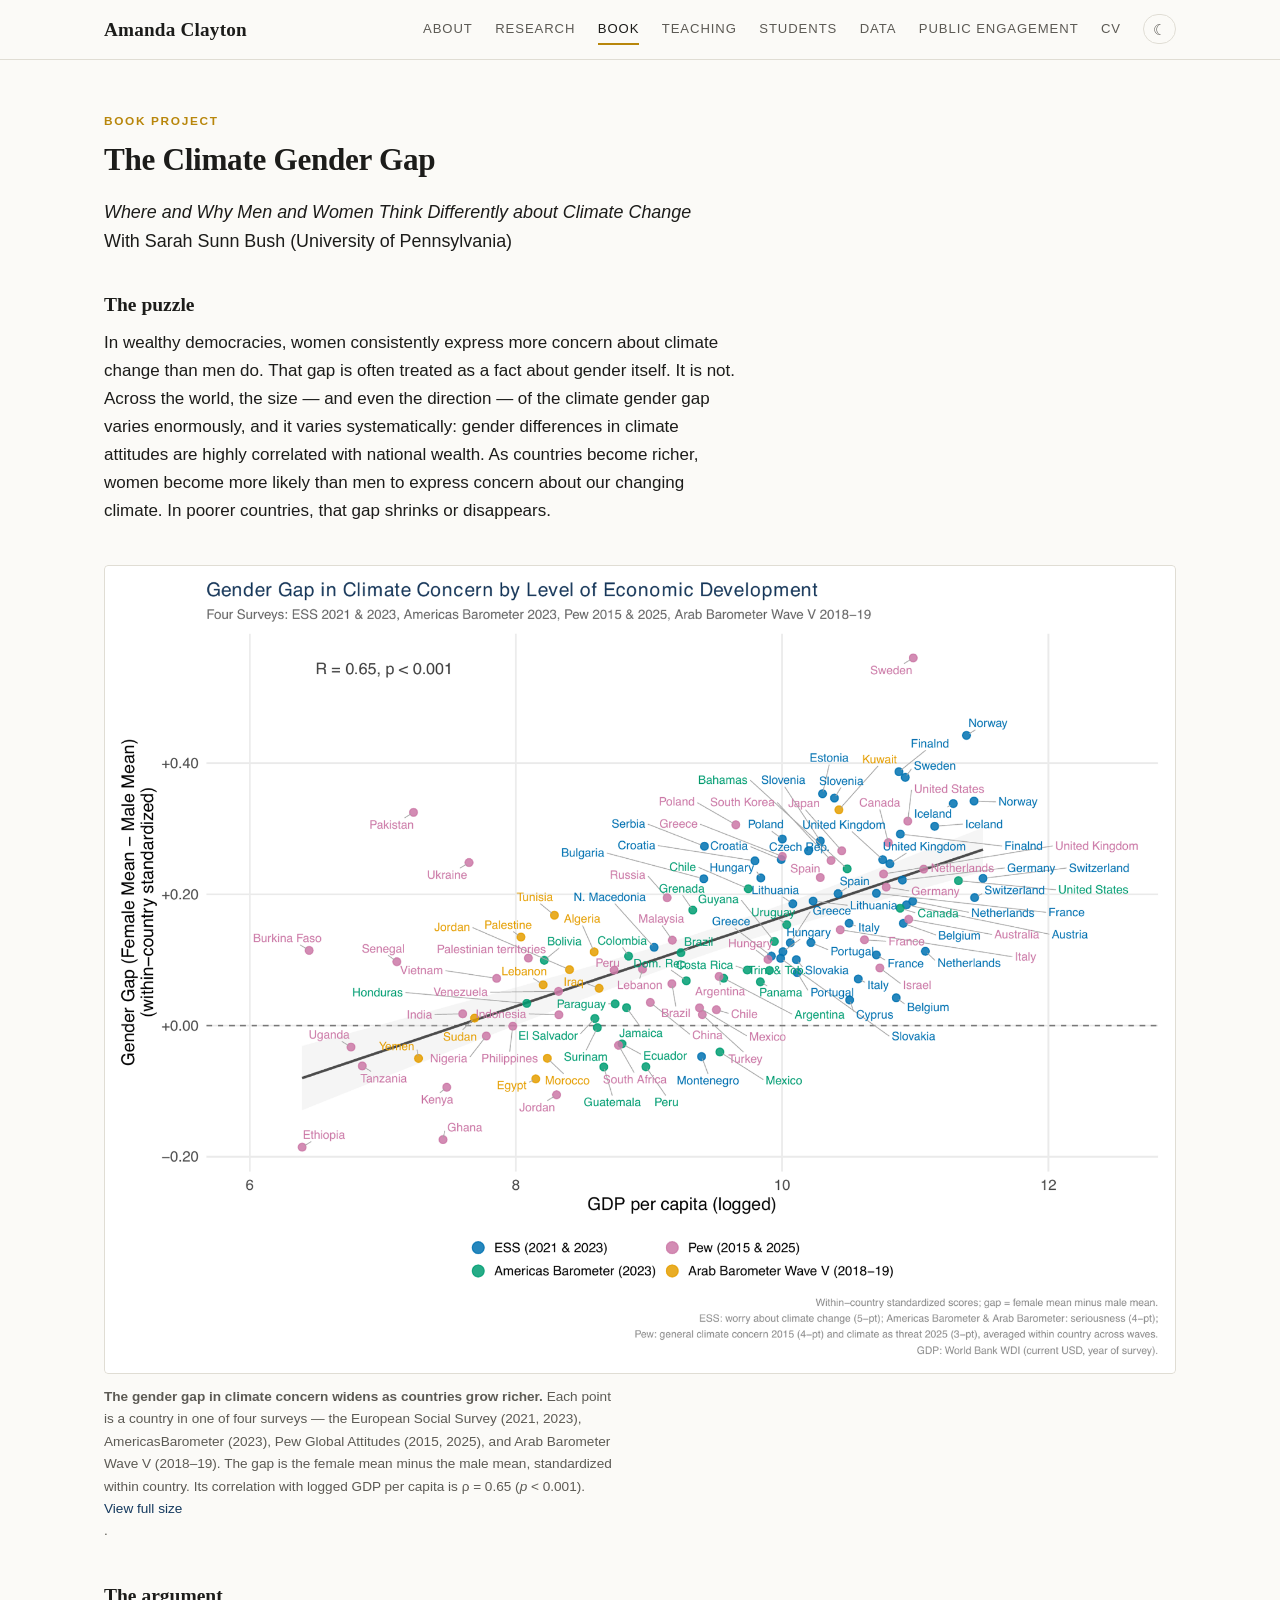
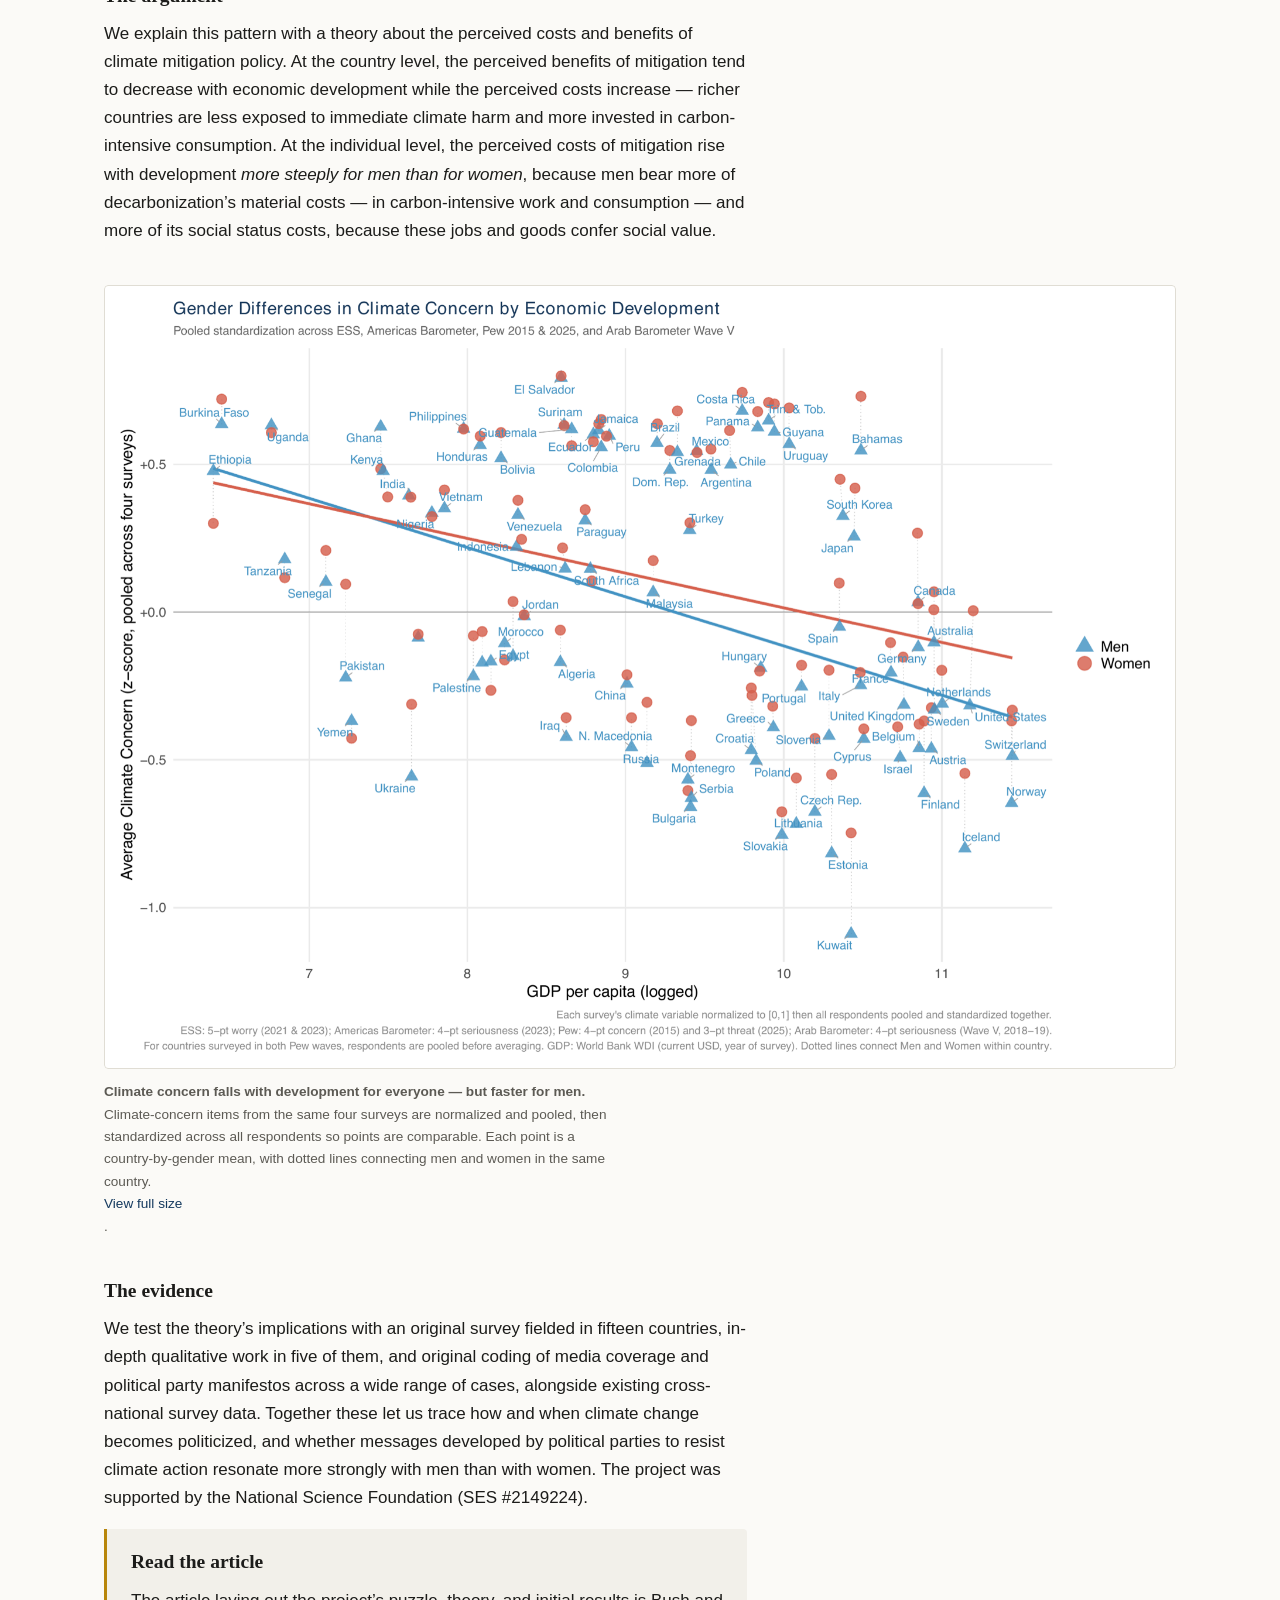
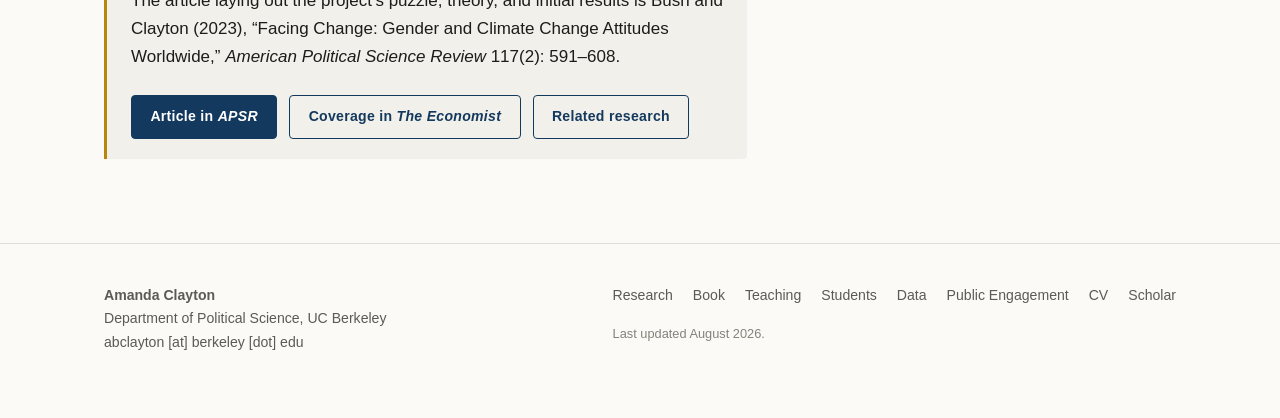
==== book.html @ 7527adc6 "Initial site" ====
<!doctype html>
<html lang="en">
<head>
<meta charset="utf-8">
<meta name="viewport" content="width=device-width, initial-scale=1">
<title>Book Project | Amanda Clayton</title>
<meta name="description" content="The Climate Gender Gap: a book project by Amanda Clayton and Sarah Sunn Bush on why gender differences in climate attitudes vary with national wealth.">
<link rel="stylesheet" href="css/style.css">
<script src="js/site.js"></script>
<link rel="icon" href="data:image/svg+xml,<svg xmlns='http://www.w3.org/2000/svg' viewBox='0 0 100 100'><text y='.9em' font-size='90' font-family='Georgia,serif'>AC</text></svg>">
</head>
<body>
<a class="skip" href="#main">Skip to content</a>

<header class="site-header">
  <div class="wrap">
    <a class="brand" href="index.html">Amanda Clayton</a>
    <nav class="main" aria-label="Main">
      <a href="index.html">About</a>
      <a href="research.html">Research</a>
      <a href="book.html" aria-current="page">Book</a>
      <a href="teaching.html">Teaching</a>
      <a href="students.html">Students</a>
      <a href="data.html">Data</a>
      <a href="public-engagement.html">Public Engagement</a>
      <a href="pdfs/clayton_cv_may_2026.pdf" target="_blank" rel="noopener">CV</a>
      <button class="theme-toggle" type="button" aria-label="Toggle dark mode">&#9790;</button>
    </nav>
  </div>
</header>

<main id="main">

<section>
  <div class="wrap">
    <p class="eyebrow">Book project</p>
    <h2>The Climate Gender Gap</h2>
    <p class="lede">
      <em>Where and Why Men and Women Think Differently about Climate Change</em><br>
      With Sarah Sunn Bush (University of Pennsylvania)
    </p>

    <h3>The puzzle</h3>
    <p>
      In wealthy democracies, women consistently express more concern about climate change
      than men do. That gap is often treated as a fact about gender itself. It is not. Across
      the world, the size — and even the direction — of the climate gender gap varies enormously,
      and it varies systematically: gender differences in climate attitudes are highly correlated
      with national wealth. As countries become richer, women become more likely than men to
      express concern about our changing climate. In poorer countries, that gap shrinks or
      disappears.
    </p>


    <figure class="wide">
      <a href="img/climate-gap-four-surveys.png">
        <img src="img/climate-gap-four-surveys.png"
             alt="Scatterplot of the gender gap in climate concern against logged GDP per capita across 
                  four cross-national surveys, showing a strong positive relationship (rho = 0.65)"
             width="1800" height="1309">
      </a>
      <figcaption>
        <strong>The gender gap in climate concern widens as countries grow richer.</strong>
        Each point is a country in one of four surveys — the European Social Survey (2021, 2023),
        AmericasBarometer (2023), Pew Global Attitudes (2015, 2025), and Arab Barometer Wave V
        (2018–19). The gap is the female mean minus the male mean, standardized within country.
        Its correlation with logged GDP per capita is &rho;&nbsp;=&nbsp;0.65
        (<em>p</em>&nbsp;&lt;&nbsp;0.001). <a href="img/climate-gap-four-surveys.png">View full size</a>.
      </figcaption>
    </figure>

    <h3>The argument</h3>
    <p>
      We explain this pattern with a theory about the perceived costs and benefits of climate
      mitigation policy. At the country level, the perceived benefits of mitigation tend to
      decrease with economic development while the perceived costs increase — richer countries
      are less exposed to immediate climate harm and more invested in carbon-intensive
      consumption. At the individual level, the perceived costs of mitigation rise with
      development <em>more steeply for men than for women</em>, because men bear more of
      decarbonization’s material costs — in carbon-intensive work and consumption — and more
      of its social status costs, because these jobs and goods confer social value.
    </p>


    <figure class="wide">
      <a href="img/climate-levels-four-surveys.png">
        <img src="img/climate-levels-four-surveys.png"
             alt="Scatterplot of average climate concern for men and women separately against logged GDP 
                  per capita, showing both declining with development but men declining more steeply"
             width="1800" height="1309">
      </a>
      <figcaption>
        <strong>Climate concern falls with development for everyone — but faster for men.</strong>
        Climate-concern items from the same four surveys are normalized and pooled, then
        standardized across all respondents so points are comparable. Each point is a
        country-by-gender mean, with dotted lines connecting men and women in the same country.
        <a href="img/climate-levels-four-surveys.png">View full size</a>.
      </figcaption>
    </figure>

    <h3>The evidence</h3>
    <p>
      We test the theory’s implications with an original survey fielded in fifteen countries,
      in-depth qualitative work in five of them, and original coding of media coverage and
      political party manifestos across a wide range of cases, alongside existing cross-national
      survey data. Together these let us trace how and when climate change becomes politicized,
      and whether messages developed by political parties to resist climate action resonate more
      strongly with men than with women. The project was supported by the National Science
      Foundation (SES #2149224).
    </p>

    <div class="callout">
      <h3 class="mt0">Read the article</h3>
      <p>
        The article laying out the project’s puzzle, theory, and initial results is
        Bush and Clayton (2023), “Facing Change: Gender and Climate Change Attitudes Worldwide,”
        <em>American Political Science Review</em> 117(2): 591–608.
      </p>
      <div class="btn-row">
        <a class="btn" href="https://www.cambridge.org/core/journals/american-political-science-review/article/facing-change-gender-and-climate-change-attitudes-worldwide/38688C0CA6DF889475FDB52C06DD7FF9" rel="noopener" target="_blank">Article in <em>APSR</em></a>
        <a class="btn ghost" href="public-engagement.html">Coverage in <em>The Economist</em></a>
        <a class="btn ghost" href="research.html#climate">Related research</a>
      </div>
    </div>
  </div>
</section>

</main>

<footer class="site-footer">
  <div class="wrap">
    <div>
      <strong>Amanda Clayton</strong><br>
      Department of Political Science, UC Berkeley<br>
      abclayton [at] berkeley [dot] edu
    </div>
    <div>
      <div class="footer-links">
        <a href="research.html">Research</a>
        <a href="book.html">Book</a>
        <a href="teaching.html">Teaching</a>
        <a href="students.html">Students</a>
        <a href="data.html">Data</a>
        <a href="public-engagement.html">Public Engagement</a>
        <a href="pdfs/clayton_cv_may_2026.pdf" target="_blank" rel="noopener">CV</a>
        <a href="https://scholar.google.com/citations?user=9TAy_C0AAAAJ&amp;hl=en" rel="noopener" target="_blank">Scholar</a>
      </div>
      <p class="colophon" style="margin-top:1rem">Last updated August 2026.</p>
    </div>
  </div>
</footer>

</body>
</html>
---- css/style.css ----
/* ============================================================
   amandaclayton.org — stylesheet
   Clean academic. Light/dark aware. No external dependencies.
   ============================================================ */

:root {
  /* Palette — light */
  --bg:            #fbfaf7;
  --bg-panel:      #ffffff;
  --bg-subtle:     #f2f0ea;
  --text:          #1c1c1a;
  --text-muted:    #5c5a54;
  --text-faint:    #85827a;
  --rule:          #e0ddd4;
  --rule-strong:   #c9c5b8;
  --accent:        #14395e;   /* deep Berkeley-ish blue */
  --accent-hover:  #0d2740;
  --gold:          #b8860b;
  --gold-soft:     #f5ecd4;
  --shadow:        0 1px 2px rgba(28,28,26,.05), 0 6px 18px rgba(28,28,26,.05);

  /* Type */
  --serif: "Iowan Old Style", "Palatino Linotype", Palatino, "Book Antiqua", Georgia, "Times New Roman", serif;
  --sans:  -apple-system, BlinkMacSystemFont, "Segoe UI", Inter, Roboto, "Helvetica Neue", Arial, sans-serif;
  --mono:  ui-monospace, SFMono-Regular, "SF Mono", Menlo, Consolas, monospace;

  --measure: 68ch;
  --page:    1120px;
}

@media (prefers-color-scheme: dark) {
  :root:not([data-theme="light"]) {
    --bg:          #14151a;
    --bg-panel:    #1b1d23;
    --bg-subtle:   #21242b;
    --text:        #e9e7e2;
    --text-muted:  #a9a69f;
    --text-faint:  #86837c;
    --rule:        #2c2f37;
    --rule-strong: #3d414b;
    --accent:      #8ab4dd;
    --accent-hover:#a9c9ea;
    --gold:        #d9ac4a;
    --gold-soft:   #2e2716;
    --shadow:      0 1px 2px rgba(0,0,0,.3), 0 6px 18px rgba(0,0,0,.25);
  }
}

:root[data-theme="dark"] {
  --bg:          #14151a;
  --bg-panel:    #1b1d23;
  --bg-subtle:   #21242b;
  --text:        #e9e7e2;
  --text-muted:  #a9a69f;
  --text-faint:  #86837c;
  --rule:        #2c2f37;
  --rule-strong: #3d414b;
  --accent:      #8ab4dd;
  --accent-hover:#a9c9ea;
  --gold:        #d9ac4a;
  --gold-soft:   #2e2716;
  --shadow:      0 1px 2px rgba(0,0,0,.3), 0 6px 18px rgba(0,0,0,.25);
}

*, *::before, *::after { box-sizing: border-box; }

html { -webkit-text-size-adjust: 100%; scroll-behavior: smooth; scroll-padding-top: 5rem; }

body {
  margin: 0;
  background: var(--bg);
  color: var(--text);
  font-family: var(--sans);
  font-size: 17px;
  line-height: 1.65;
  -webkit-font-smoothing: antialiased;
  text-rendering: optimizeLegibility;
}

/* ---------- Layout ---------- */
.wrap { max-width: var(--page); margin: 0 auto; padding: 0 1.5rem; }
.narrow { max-width: var(--measure); }

/* ---------- Skip link ---------- */
.skip {
  position: absolute; left: -9999px; top: 0;
  background: var(--accent); color: #fff; padding: .6rem 1rem; z-index: 100;
}
.skip:focus { left: .5rem; top: .5rem; }

/* ---------- Header / nav ---------- */
.site-header {
  position: sticky; top: 0; z-index: 50;
  background: color-mix(in srgb, var(--bg) 88%, transparent);
  backdrop-filter: saturate(150%) blur(10px);
  -webkit-backdrop-filter: saturate(150%) blur(10px);
  border-bottom: 1px solid var(--rule);
}
.site-header .wrap {
  display: flex; align-items: center; justify-content: space-between;
  gap: 1.5rem; flex-wrap: wrap; padding-top: .85rem; padding-bottom: .85rem;
}
.brand {
  font-family: var(--serif);
  font-size: 1.2rem; font-weight: 600; letter-spacing: .01em;
  color: var(--text); text-decoration: none; white-space: nowrap;
}
.brand:hover { color: var(--accent); }

nav.main { display: flex; align-items: center; gap: 1.4rem; flex-wrap: wrap; }
nav.main a {
  font-size: .82rem; font-weight: 500;
  letter-spacing: .07em; text-transform: uppercase;
  color: var(--text-muted); text-decoration: none;
  padding: .25rem 0; border-bottom: 2px solid transparent;
  transition: color .15s, border-color .15s;
}
nav.main a:hover { color: var(--text); border-bottom-color: var(--rule-strong); }
nav.main a[aria-current="page"] { color: var(--text); border-bottom-color: var(--gold); }

.theme-toggle {
  background: none; border: 1px solid var(--rule); border-radius: 999px;
  color: var(--text-muted); cursor: pointer; font: inherit;
  font-size: .95rem; line-height: 1; padding: .4rem .55rem;
}
.theme-toggle:hover { color: var(--text); border-color: var(--rule-strong); }

/* ---------- Hero ---------- */
.hero { padding: 4rem 0 3rem; border-bottom: 1px solid var(--rule); }
.hero-grid {
  display: grid; gap: 3rem;
  grid-template-columns: minmax(0, 1fr) 260px; align-items: start;
}
.hero h1 {
  font-family: var(--serif);
  font-size: clamp(2.4rem, 5.5vw, 3.4rem);
  line-height: 1.08; letter-spacing: -.015em;
  margin: 0 0 .5rem; font-weight: 600;
}
.hero .role {
  font-size: 1.02rem; color: var(--text-muted); margin: 0 0 1.75rem;
  max-width: 46ch;
}
.hero .role strong { color: var(--text); font-weight: 600; }
.portrait {
  width: 100%; height: auto; aspect-ratio: 502 / 800;
  border-radius: 4px; display: block;
  box-shadow: var(--shadow); filter: saturate(.95);
}
.portrait-caption { font-size: .78rem; color: var(--text-faint); margin-top: .6rem; }

.lede { font-size: 1.12rem; line-height: 1.6; max-width: var(--measure); }

/* ---------- Sections ---------- */
section { padding: 3.25rem 0; }
section + section { border-top: 1px solid var(--rule); }

h2 {
  font-family: var(--serif); font-weight: 600;
  font-size: clamp(1.5rem, 3vw, 1.95rem); line-height: 1.2;
  letter-spacing: -.01em; margin: 0 0 1.25rem;
}
h3 {
  font-family: var(--serif); font-weight: 600;
  font-size: 1.22rem; line-height: 1.3; margin: 2.25rem 0 .75rem;
}
h4 { font-size: .95rem; margin: 1.5rem 0 .4rem; font-weight: 600; }

.eyebrow {
  font-size: .74rem; font-weight: 600; letter-spacing: .14em;
  text-transform: uppercase; color: var(--gold); margin: 0 0 .6rem;
}

p { margin: 0 0 1.1rem; max-width: var(--measure); }
a { color: var(--accent); text-decoration: none; text-underline-offset: 3px; }
a:hover { color: var(--accent-hover); text-decoration: underline; }
p a, li a { text-decoration: underline; text-decoration-color: color-mix(in srgb, var(--accent) 35%, transparent); }

hr { border: 0; border-top: 1px solid var(--rule); margin: 2.5rem 0; }

/* ---------- Publications ---------- */
.filters {
  display: flex; flex-wrap: wrap; gap: .5rem;
  margin: 0 0 .75rem; padding: 0; list-style: none;
}
.filters button {
  font: inherit; font-size: .83rem; cursor: pointer;
  background: var(--bg-panel); color: var(--text-muted);
  border: 1px solid var(--rule); border-radius: 999px;
  padding: .38rem .85rem; transition: all .15s;
}
.filters button:hover { border-color: var(--rule-strong); color: var(--text); }
.filters button[aria-pressed="true"] {
  background: var(--accent); border-color: var(--accent); color: #fff;
}
.filter-note { font-size: .85rem; color: var(--text-faint); margin: 0 0 2rem; }

.theme-block { margin-bottom: 3rem; scroll-margin-top: 6rem; }
.theme-block > h3,
#inprogress > h3 {
  margin-top: 0; padding-bottom: .5rem;
  border-bottom: 2px solid var(--gold);
  display: inline-block;
}
.theme-block > .theme-blurb {
  font-size: .95rem; color: var(--text-muted);
  margin: .75rem 0 1.5rem; max-width: 62ch;
}

ol.pubs, ul.pubs { list-style: none; margin: 0; padding: 0; }
.pub {
  padding: 1.15rem 0; border-top: 1px solid var(--rule);
  display: grid; grid-template-columns: 4.25rem minmax(0,1fr); gap: 1.25rem;
}
.pub:first-child { border-top: 0; padding-top: .25rem; }
.pub .year {
  font-family: var(--mono); font-size: .82rem; color: var(--text-faint);
  padding-top: .22rem; letter-spacing: -.02em;
}
.pub .title {
  font-family: var(--serif); font-size: 1.09rem; font-weight: 600;
  line-height: 1.35; margin: 0 0 .3rem; max-width: 60ch;
}
.pub .authors { font-size: .9rem; color: var(--text-muted); margin: 0 0 .2rem; max-width: 60ch; }
.pub .authors .me { color: var(--text); font-weight: 600; }
.pub .venue { font-size: .9rem; color: var(--text-muted); margin: 0 0 .55rem; }
.pub .venue em { font-style: italic; }
.pub .links { display: flex; flex-wrap: wrap; gap: .45rem; align-items: center; }
.pub .links a {
  font-size: .76rem; letter-spacing: .04em; text-transform: uppercase;
  font-weight: 600; text-decoration: none;
  border: 1px solid var(--rule-strong); border-radius: 3px;
  padding: .22rem .5rem; color: var(--text-muted);
}
.pub .links a:hover { border-color: var(--accent); color: var(--accent); background: var(--bg-subtle); }


/* Open-access marker — sits in the links row but is a label, not a control. */
.pub .links .oa {
  font-size: .76rem; letter-spacing: .04em; text-transform: uppercase;
  font-weight: 600; padding: .22rem .5rem;
  border: 1px solid transparent; border-radius: 3px;
  color: var(--gold); background: var(--gold-soft);
  white-space: nowrap;
}

.note {
  font-size: .85rem; color: var(--text-muted);
  margin: .55rem 0 0; padding-left: .85rem;
  border-left: 2px solid var(--gold);
  max-width: 58ch;
}
.note.award { color: var(--gold); font-weight: 500; }
.note.award a { color: inherit; }


/* ---------- Work in progress ---------- */
.wip-list { list-style: none; margin: 0; padding: 0; }
.wip {
  padding: 1.4rem 0; border-top: 1px solid var(--rule);
}
.wip:first-child { border-top: 0; padding-top: .25rem; }
.wip .title {
  font-family: var(--serif); font-size: 1.09rem; font-weight: 600;
  line-height: 1.35; margin: 0 0 .3rem; max-width: 60ch;
}
.wip .authors { font-size: .9rem; color: var(--text-muted); margin: 0 0 .5rem; max-width: 60ch; }
.wip-desc { font-size: .95rem; margin: 0 0 .6rem; max-width: 62ch; }
.status {
  display: inline-block; margin: 0;
  font-size: .72rem; font-weight: 600; letter-spacing: .07em; text-transform: uppercase;
  color: var(--gold); background: var(--gold-soft);
  border-radius: 3px; padding: .22rem .55rem;
}

/* ---------- Cards ---------- */
.cards { display: grid; gap: 1.25rem; grid-template-columns: repeat(auto-fit, minmax(255px, 1fr)); }
.card {
  background: var(--bg-panel); border: 1px solid var(--rule);
  border-radius: 6px; padding: 1.4rem 1.5rem;
}
.card h3 { margin: 0 0 .5rem; font-size: 1.08rem; }
.card p { font-size: .93rem; color: var(--text-muted); margin: 0 0 .75rem; }
.card p:last-child { margin-bottom: 0; }
.card .meta { font-size: .8rem; color: var(--text-faint); }

/* ---------- Callout ---------- */
.callout {
  background: var(--bg-subtle); border-left: 3px solid var(--gold);
  border-radius: 0 4px 4px 0; padding: 1.25rem 1.5rem;
  max-width: var(--measure);
}
.callout p:last-child { margin-bottom: 0; }
.callout h3 { margin-top: 0; }

/* ---------- Buttons ---------- */
.btn {
  display: inline-block; font-size: .88rem; font-weight: 600;
  letter-spacing: .02em; text-decoration: none;
  background: var(--accent); color: #fff;
  border: 1px solid var(--accent); border-radius: 4px;
  padding: .6rem 1.15rem; transition: opacity .15s;
}
.btn:hover { opacity: .88; color: #fff; text-decoration: none; }
.btn.ghost { background: transparent; color: var(--accent); }
.btn.ghost:hover { background: var(--bg-subtle); color: var(--accent); }
.btn-row { display: flex; flex-wrap: wrap; gap: .75rem; margin: 1.5rem 0 0; }


/* Dark mode: the accent is a light blue, so filled controls need dark text. */
@media (prefers-color-scheme: dark) {
  :root:not([data-theme="light"]) .filters button[aria-pressed="true"],
  :root:not([data-theme="light"]) .btn {
    color: #14151a;
  }
  :root:not([data-theme="light"]) .btn:hover { color: #14151a; }
  :root:not([data-theme="light"]) .btn.ghost { color: var(--accent); background: transparent; }
  :root:not([data-theme="light"]) .btn.ghost:hover { color: var(--accent); background: var(--bg-subtle); }
}
:root[data-theme="dark"] .filters button[aria-pressed="true"],
:root[data-theme="dark"] .btn { color: #14151a; }
:root[data-theme="dark"] .btn:hover { color: #14151a; }
:root[data-theme="dark"] .btn.ghost { color: var(--accent); background: transparent; }
:root[data-theme="dark"] .btn.ghost:hover { color: var(--accent); background: var(--bg-subtle); }

/* Dark mode: skip link and gold notes */
:root[data-theme="dark"] .skip { color: #14151a; }

/* ---------- Figures ---------- */
figure { margin: 2rem 0; }
figure img { width: 100%; height: auto; border: 1px solid var(--rule); border-radius: 4px; background: #fff; }
figcaption { font-size: .85rem; color: var(--text-muted); margin-top: .75rem; max-width: var(--measure); }
.fig-pair { display: grid; gap: 1.25rem; grid-template-columns: 1fr 1fr; }


/* Wide figures: dense multi-country scatterplots need more than the text measure.
   They break out to the full page width and scroll horizontally on small screens. */
figure.wide { margin: 2.5rem 0; }
figure.wide a { display: block; border-radius: 4px; overflow: hidden; }
figure.wide img {
  width: 100%; height: auto; display: block;
  border: 1px solid var(--rule); border-radius: 4px;
  background: #fff; padding: .5rem;
}
figure.wide a:hover img { border-color: var(--rule-strong); }
figure.wide figcaption { max-width: var(--measure); }

@media (min-width: 1000px) {
  /* Let the figure use the page gutters the prose doesn't need. */
  figure.wide { width: min(100%, var(--page)); }
}

/* ---------- Definition-ish lists (teaching, contact) ---------- */
.stack { list-style: none; margin: 0; padding: 0; }
.stack > li {
  padding: 1rem 0; border-top: 1px solid var(--rule);
}
.stack > li:first-child { border-top: 0; }
.stack .label {
  font-family: var(--serif); font-size: 1.05rem; font-weight: 600; margin: 0 0 .25rem;
}
.stack .detail { font-size: .92rem; color: var(--text-muted); margin: 0; max-width: 60ch; }

.kv { display: grid; grid-template-columns: max-content 1fr; gap: .4rem 1.5rem; font-size: .95rem; }
.kv dt { color: var(--text-faint); font-size: .8rem; letter-spacing: .06em; text-transform: uppercase; padding-top: .18rem; }
.kv dd { margin: 0; }


/* Compact list — for archival items that shouldn't take much vertical space. */
ul.compact { list-style: none; margin: 0; padding: 0; }
ul.compact > li {
  padding: .7rem 0; border-top: 1px solid var(--rule);
  font-size: .95rem; max-width: 68ch;
}
ul.compact > li:first-child { border-top: 0; }
ul.compact > li > a { font-weight: 500; }
ul.compact .meta {
  display: block; font-size: .84rem; color: var(--text-faint); margin-top: .12rem;
}


/* Year-indexed talk list */
.kv.talks { gap: .75rem 1.5rem; margin: .75rem 0 0; }
.kv.talks dd { color: var(--text-muted); }


/* Inline metadata inside a detail line */
.meta-inline { color: var(--text-faint); }

/* ---------- Media list ---------- */
.media-list { list-style: none; margin: 0; padding: 0; }
.media-list li {
  padding: .95rem 0; border-top: 1px solid var(--rule);
  display: grid; grid-template-columns: 12rem minmax(0,1fr); gap: 1.25rem;
}
.media-list li:first-child { border-top: 0; }
.media-list .outlet { font-family: var(--serif); font-weight: 600; font-size: .98rem; }
.media-list .what { font-size: .92rem; color: var(--text-muted); margin: 0; }

/* ---------- Footer ---------- */
.site-footer {
  border-top: 1px solid var(--rule); margin-top: 2rem;
  padding: 2.5rem 0 3.5rem; font-size: .88rem; color: var(--text-muted);
}
.site-footer .wrap { display: flex; flex-wrap: wrap; gap: 2rem 3rem; justify-content: space-between; }
.site-footer a { color: var(--text-muted); }
.site-footer a:hover { color: var(--accent); }
.footer-links { display: flex; flex-wrap: wrap; gap: 1.25rem; }
.colophon { font-size: .8rem; color: var(--text-faint); }

/* ---------- Utility ---------- */
.hidden { display: none !important; }
.mt0 { margin-top: 0; }
.center { text-align: center; }

/* ---------- Responsive ---------- */
@media (max-width: 860px) {
  .hero-grid { grid-template-columns: 1fr; gap: 2rem; }
  .portrait { max-width: 200px; }
  .fig-pair { grid-template-columns: 1fr; }
  .media-list li { grid-template-columns: 1fr; gap: .25rem; }
}
@media (max-width: 620px) {
  body { font-size: 16px; }
  /* The wrapped nav is two rows tall on phones; don't let it eat the viewport. */
  .site-header { position: static; }
  html { scroll-padding-top: 1rem; }
  .hero { padding: 2.5rem 0 2rem; }
  section { padding: 2.5rem 0; }
  .pub { grid-template-columns: 1fr; gap: .3rem; }
  .pub .year { padding-top: 0; }
  .site-header .wrap { gap: .75rem; }
  nav.main { gap: 1rem; }
  nav.main a { font-size: .76rem; }
  .kv { grid-template-columns: 1fr; gap: .1rem 0; }
  .kv dt { margin-top: .75rem; }
}

@media print {
  .site-header, .site-footer, .filters, .filter-note, .theme-toggle { display: none; }
  body { background: #fff; color: #000; font-size: 11pt; }
  a { color: #000; }
}
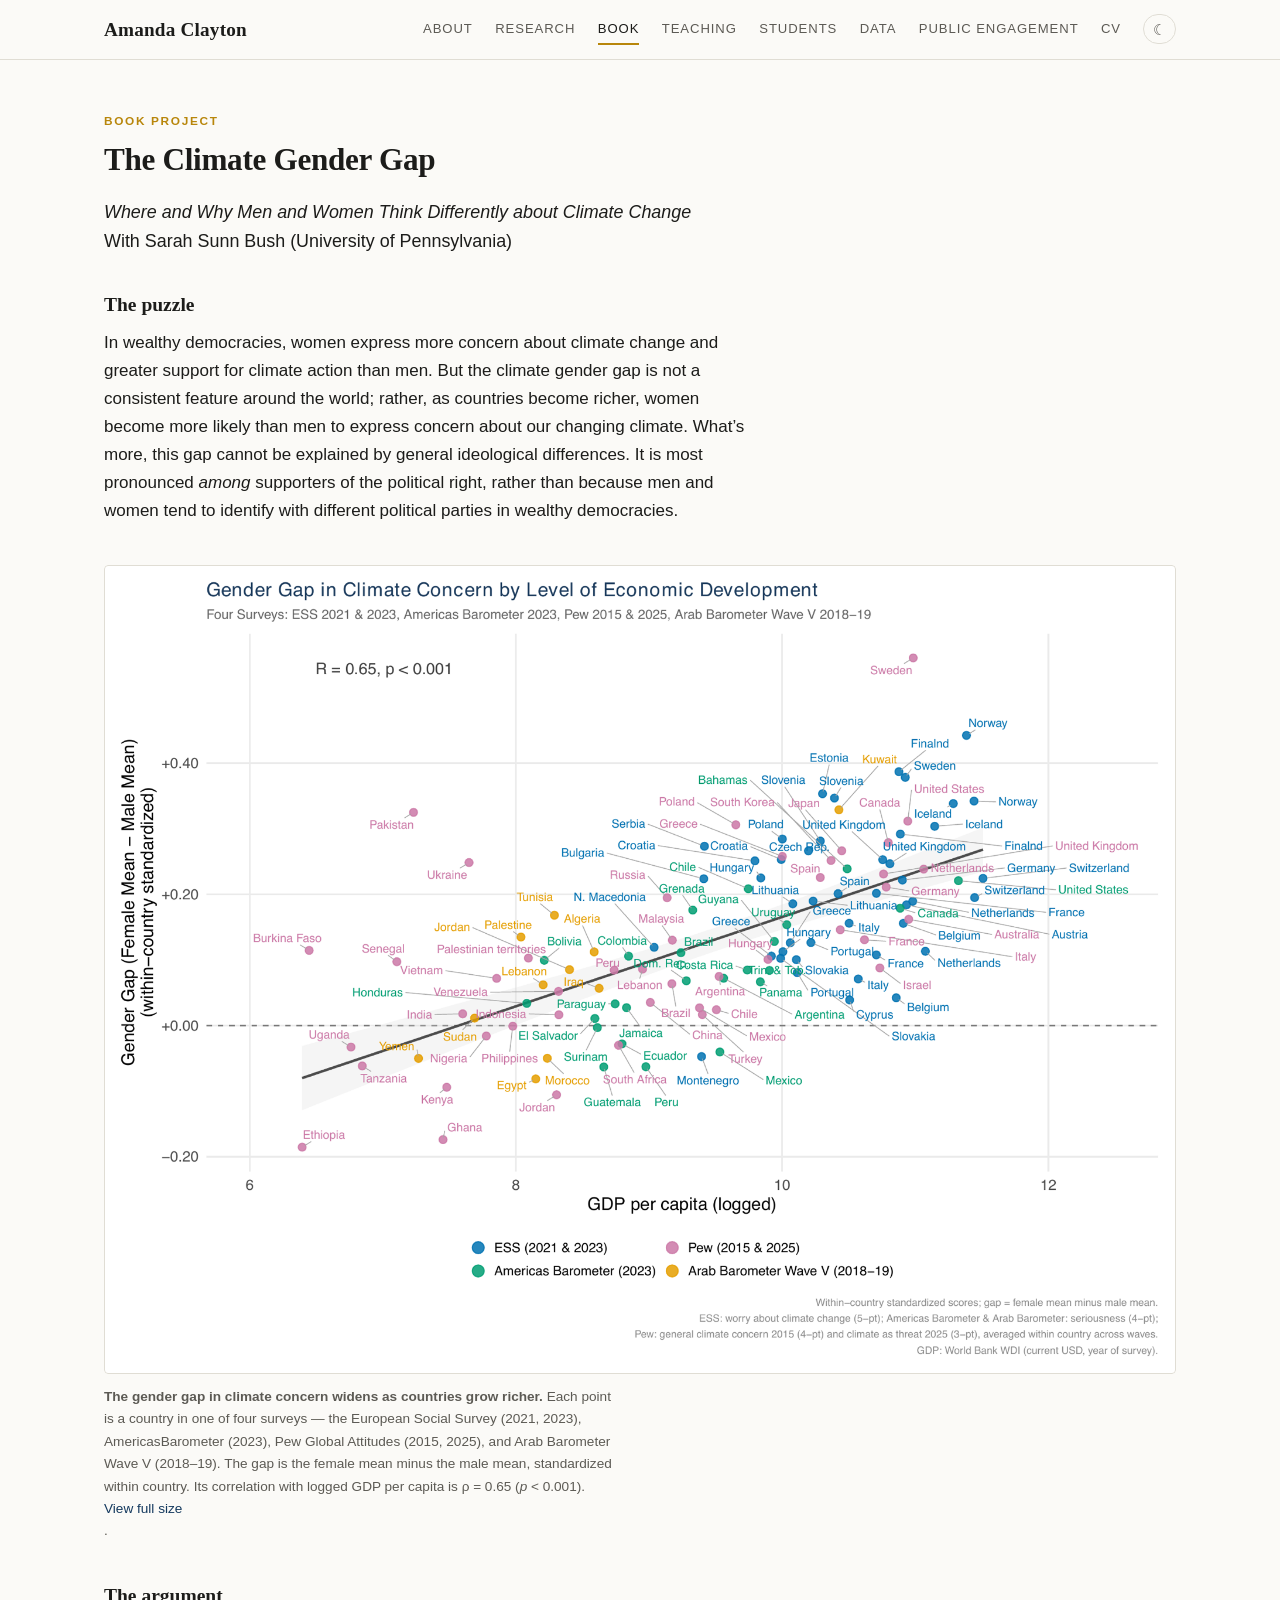
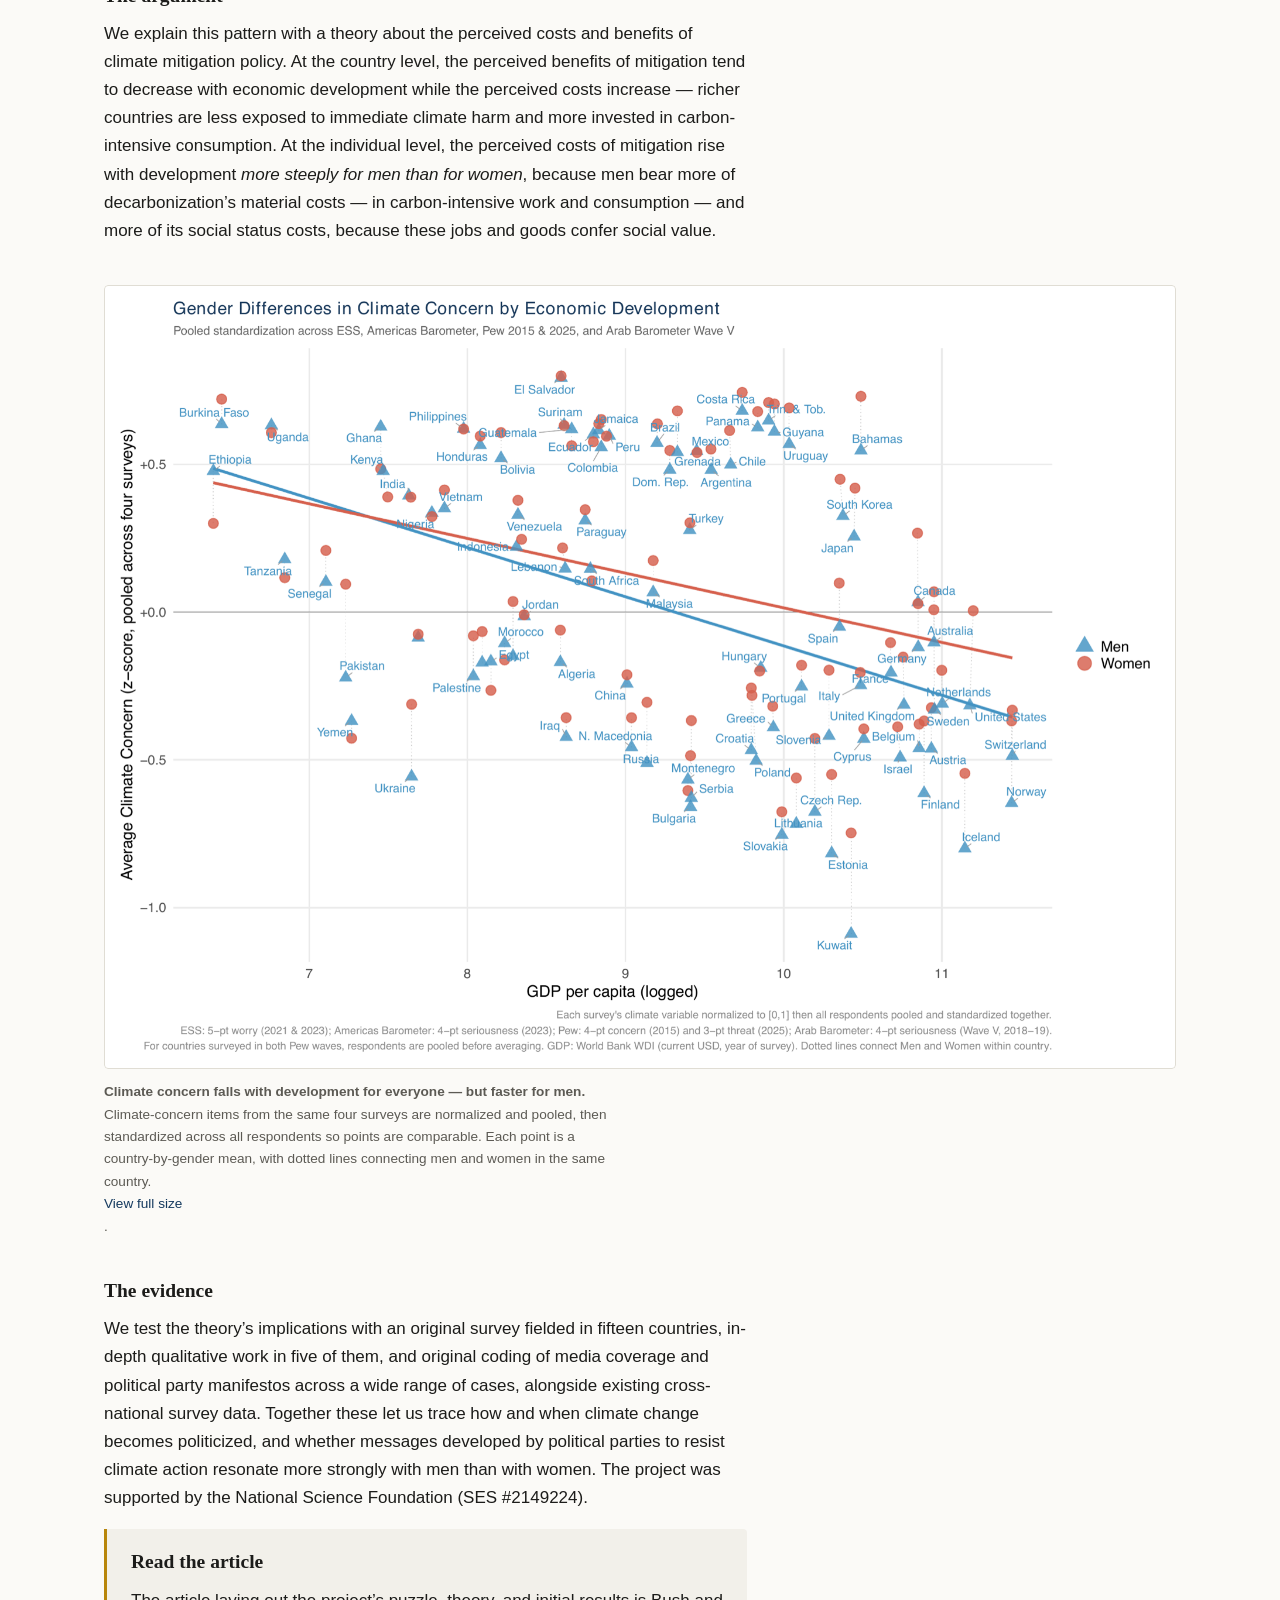
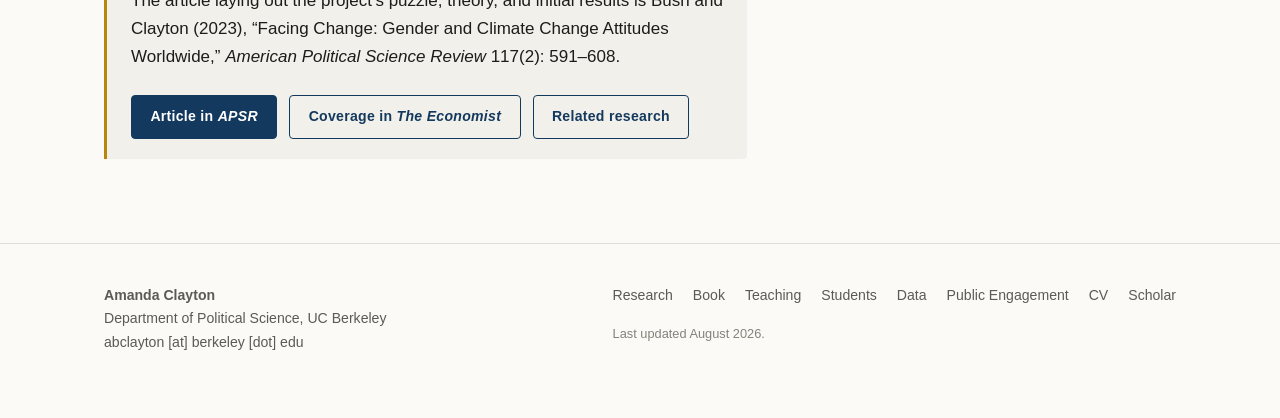
==== commit e1a97546: "Rewrite the book puzzle description Co-Authored-By: Claude Opus 5 <noreply@anthropic.com>" ====
--- a/book.html
+++ b/book.html
@@ -42,13 +42,13 @@
 
     <h3>The puzzle</h3>
     <p>
-      In wealthy democracies, women consistently express more concern about climate change
-      than men do. That gap is often treated as a fact about gender itself. It is not. Across
-      the world, the size — and even the direction — of the climate gender gap varies enormously,
-      and it varies systematically: gender differences in climate attitudes are highly correlated
-      with national wealth. As countries become richer, women become more likely than men to
-      express concern about our changing climate. In poorer countries, that gap shrinks or
-      disappears.
+      In wealthy democracies, women express more concern about climate change and greater
+      support for climate action than men. But the climate gender gap is not a consistent
+      feature around the world; rather, as countries become richer, women become more likely
+      than men to express concern about our changing climate. What’s more, this gap cannot be
+      explained by general ideological differences. It is most pronounced <em>among</em>
+      supporters of the political right, rather than because men and women tend to identify
+      with different political parties in wealthy democracies.
     </p>
 
 
--- a/css/style.css
+++ b/css/style.css
@@ -18,6 +18,8 @@
   --gold:          #b8860b;
   --gold-soft:     #f5ecd4;
   --shadow:        0 1px 2px rgba(28,28,26,.05), 0 6px 18px rgba(28,28,26,.05);
+  /* The hero portrait has a pale backdrop; it needs damping on a dark page. */
+  --portrait-filter: saturate(.95);
 
   /* Type */
   --serif: "Iowan Old Style", "Palatino Linotype", Palatino, "Book Antiqua", Georgia, "Times New Roman", serif;
@@ -43,6 +45,7 @@
     --gold:        #d9ac4a;
     --gold-soft:   #2e2716;
     --shadow:      0 1px 2px rgba(0,0,0,.3), 0 6px 18px rgba(0,0,0,.25);
+    --portrait-filter: saturate(.9) brightness(.9);
   }
 }
 
@@ -60,6 +63,7 @@
   --gold:        #d9ac4a;
   --gold-soft:   #2e2716;
   --shadow:      0 1px 2px rgba(0,0,0,.3), 0 6px 18px rgba(0,0,0,.25);
+  --portrait-filter: saturate(.9) brightness(.9);
 }
 
 *, *::before, *::after { box-sizing: border-box; }
@@ -145,7 +149,7 @@
 .portrait {
   width: 100%; height: auto; aspect-ratio: 502 / 800;
   border-radius: 4px; display: block;
-  box-shadow: var(--shadow); filter: saturate(.95);
+  box-shadow: var(--shadow); filter: var(--portrait-filter);
 }
 .portrait-caption { font-size: .78rem; color: var(--text-faint); margin-top: .6rem; }
 
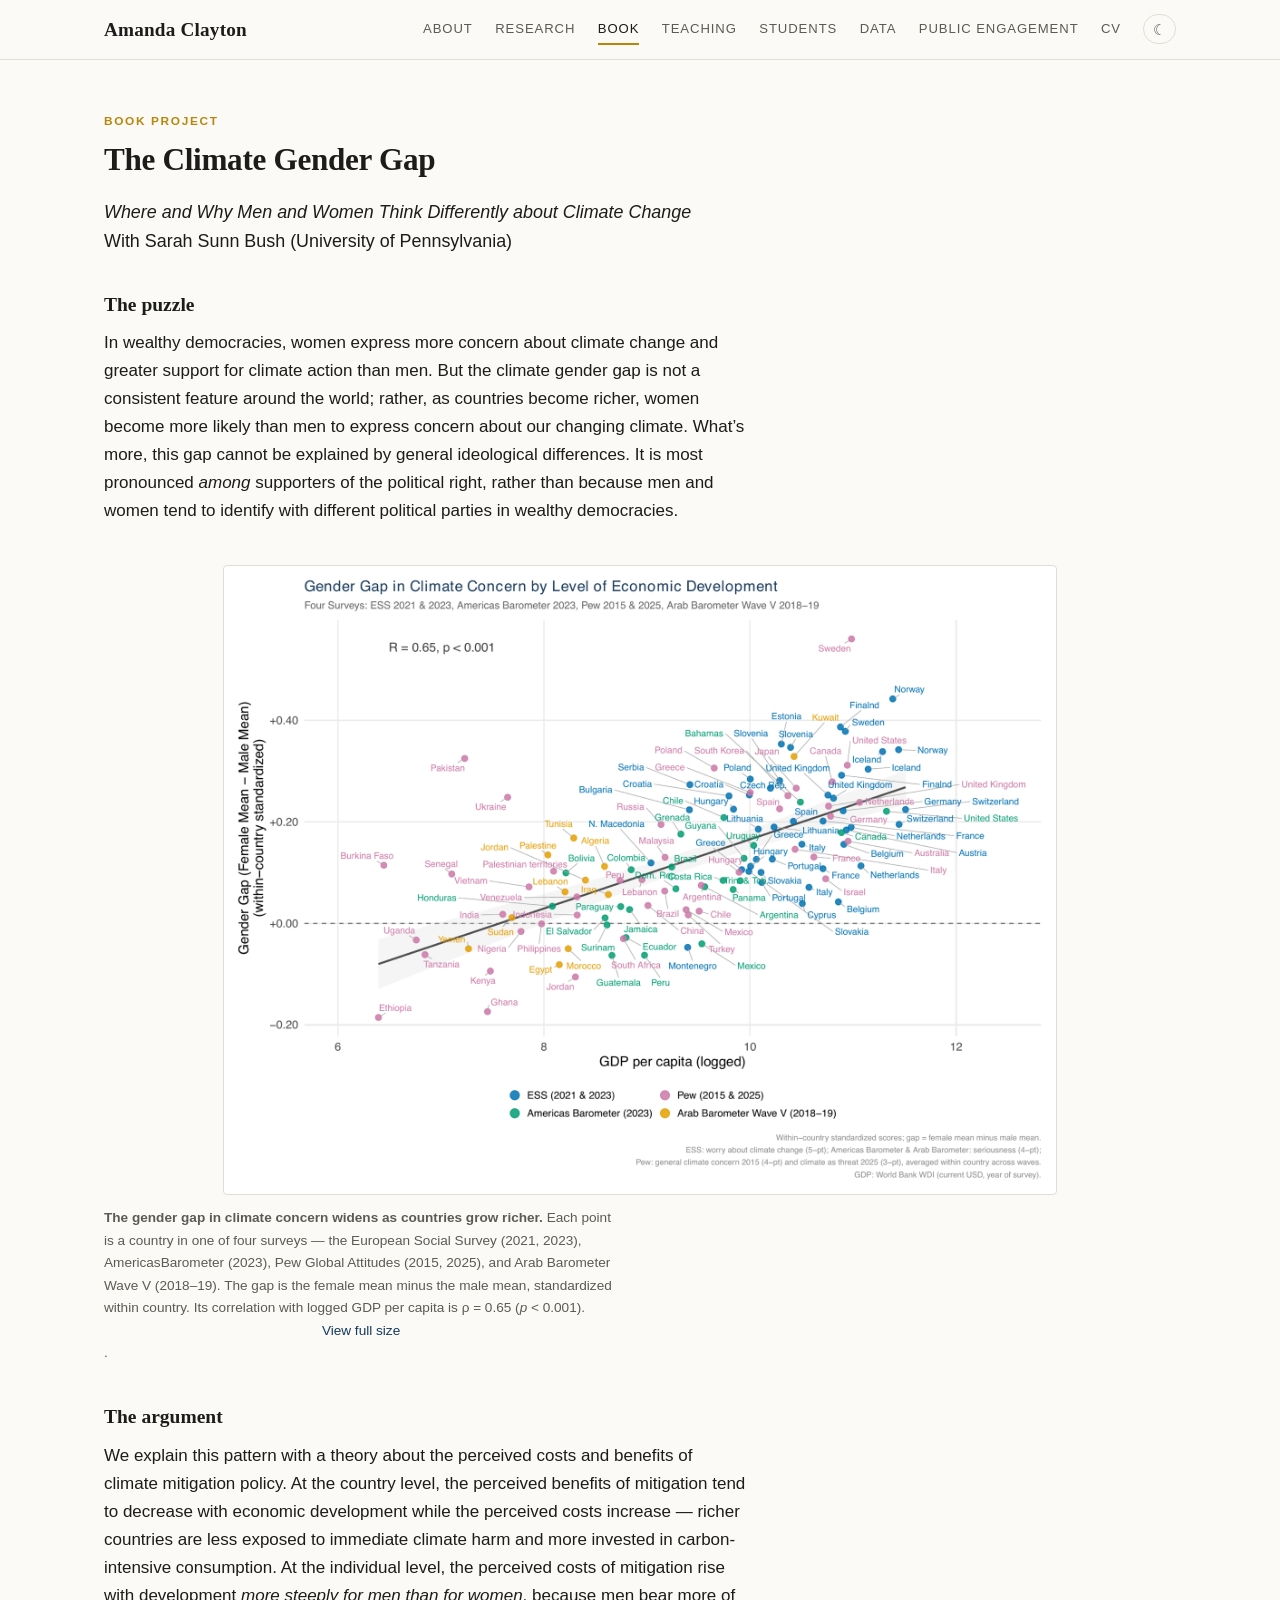
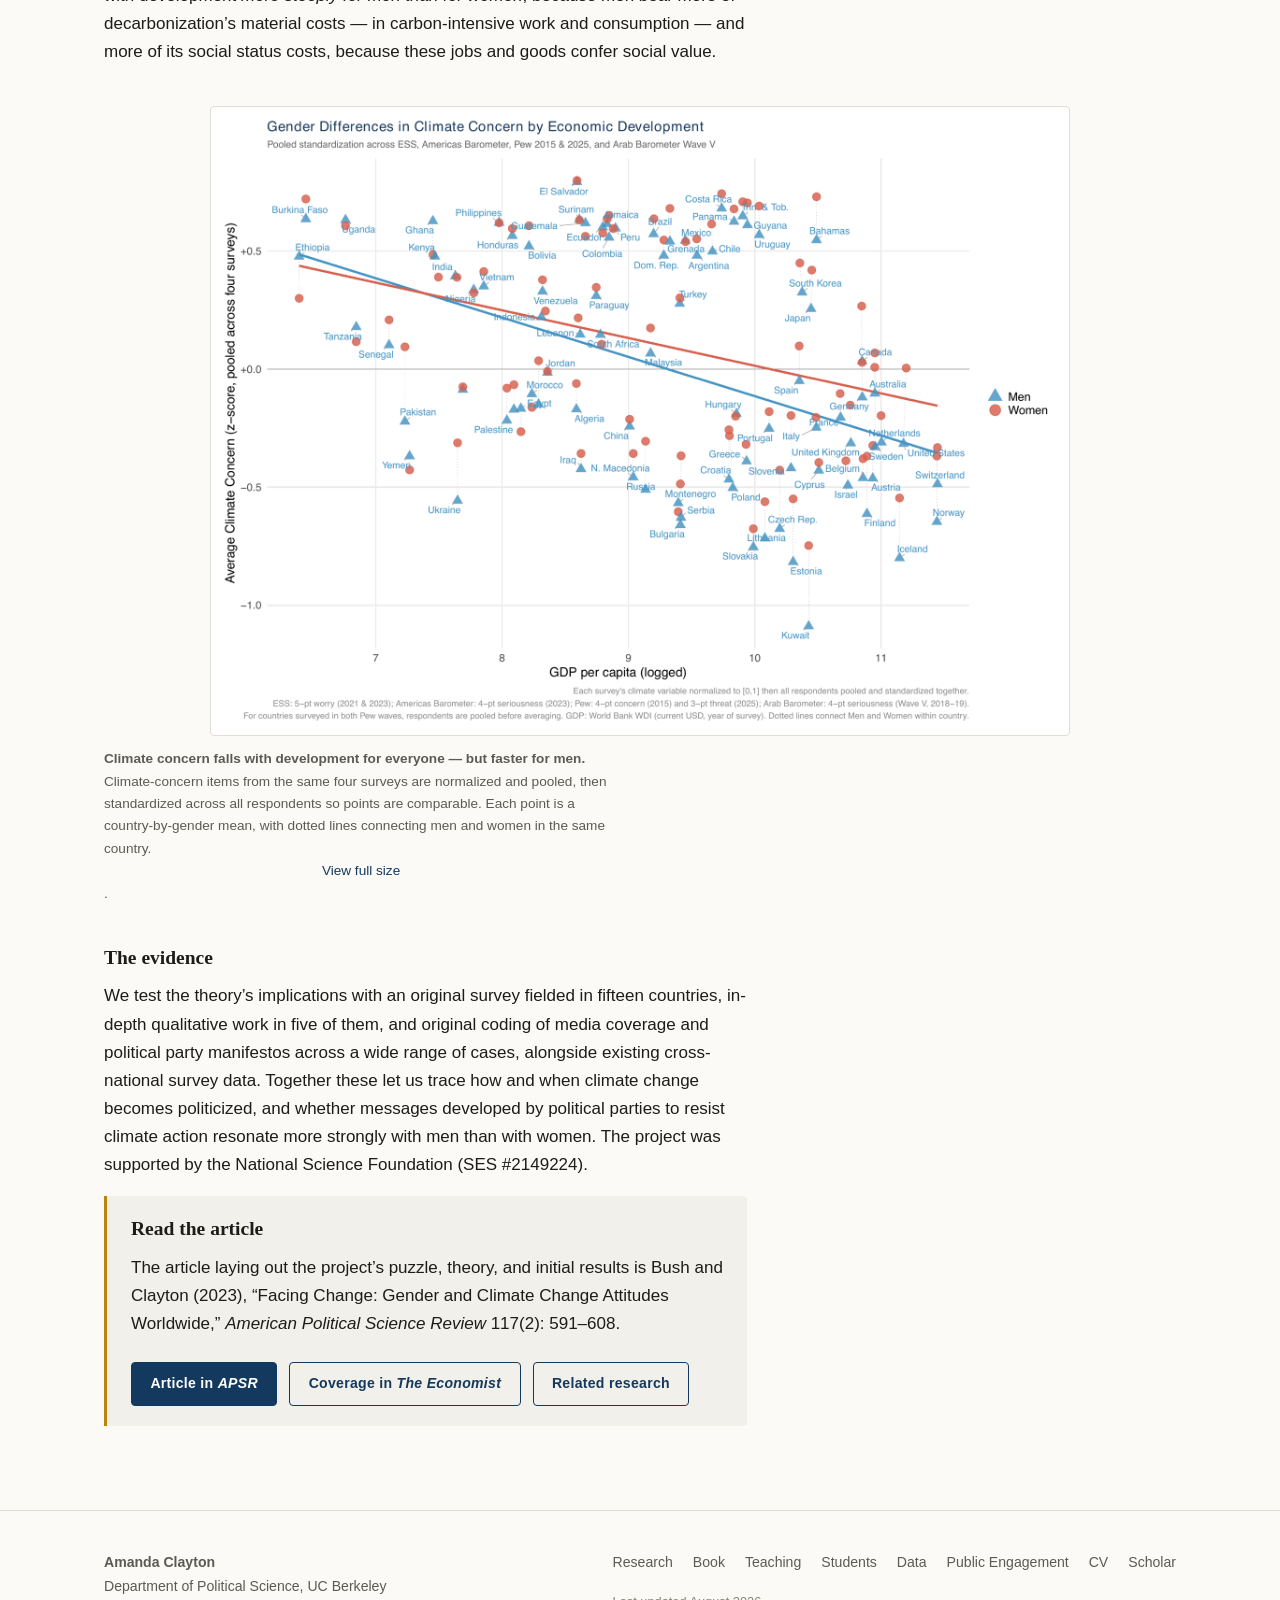
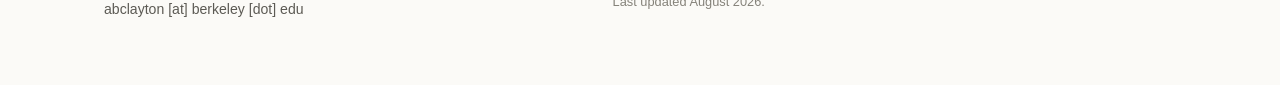
==== commit 74211af1: "Fit book-page figures to the viewport Cap wide figures at 70vh and let width follow, so the tall mul" ====
--- a/book.html
+++ b/book.html
@@ -57,7 +57,7 @@
         <img src="img/climate-gap-four-surveys.png"
              alt="Scatterplot of the gender gap in climate concern against logged GDP per capita across 
                   four cross-national surveys, showing a strong positive relationship (rho = 0.65)"
-             width="1800" height="1309">
+             width="1800" height="1350">
       </a>
       <figcaption>
         <strong>The gender gap in climate concern widens as countries grow richer.</strong>
--- a/css/style.css
+++ b/css/style.css
@@ -340,9 +340,13 @@
 /* Wide figures: dense multi-country scatterplots need more than the text measure.
    They break out to the full page width and scroll horizontally on small screens. */
 figure.wide { margin: 2.5rem 0; }
-figure.wide a { display: block; border-radius: 4px; overflow: hidden; }
+figure.wide a { display: block; border-radius: 4px; overflow: hidden; text-align: center; }
 figure.wide img {
-  width: 100%; height: auto; display: block;
+  /* Scale to fit BOTH the column and the viewport height, so a tall
+     scatterplot never runs past the bottom of a laptop screen. */
+  width: auto; max-width: 100%;
+  height: auto; max-height: 70vh;
+  display: block; margin: 0 auto;
   border: 1px solid var(--rule); border-radius: 4px;
   background: #fff; padding: .5rem;
 }
